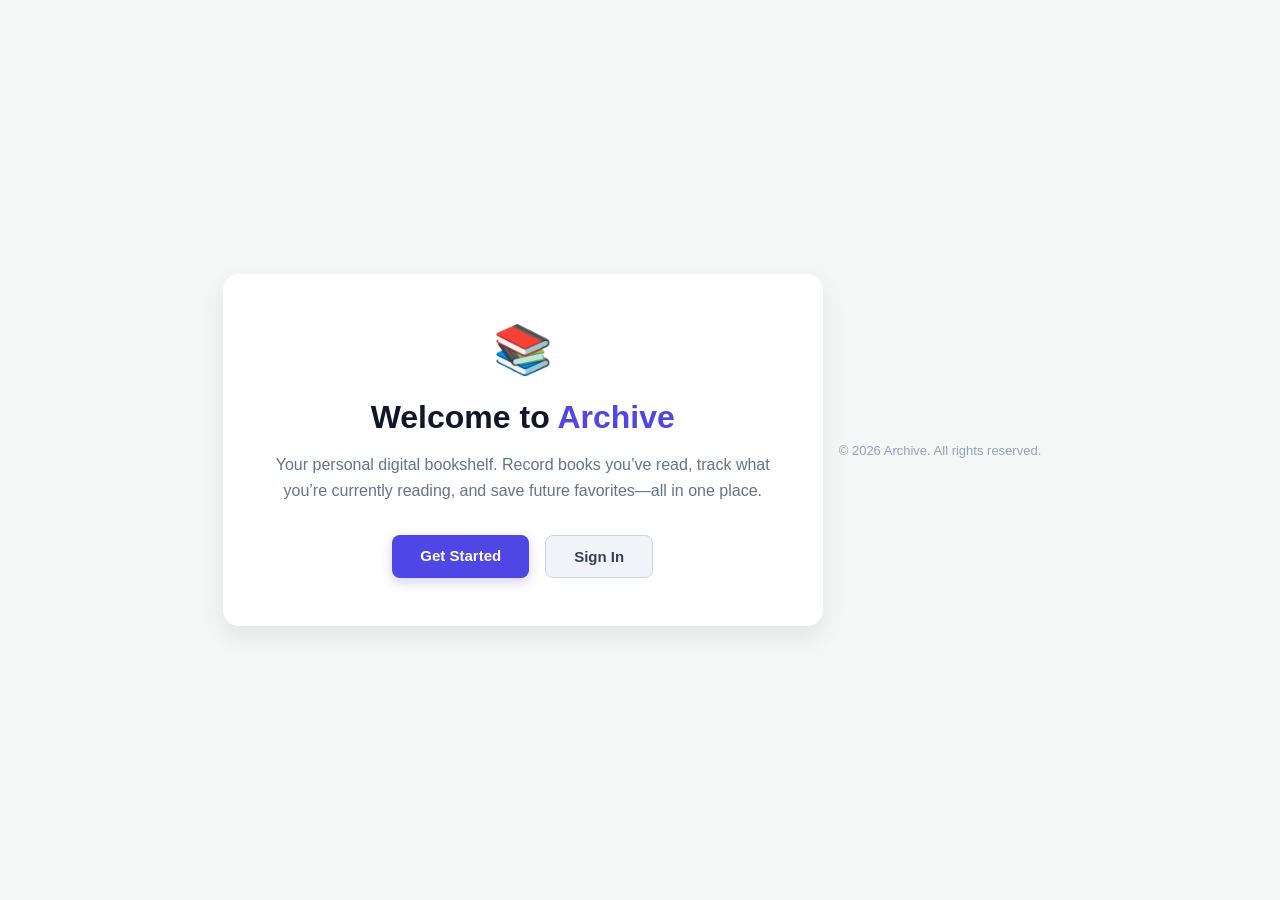
==== home.html @ 2841f649 "alot of stuff needs to be done" ====
<!DOCTYPE html>
<html lang="en">
<head>
    <meta charset="UTF-8">
    <meta name="viewport" content="width=device-width, initial-scale=1.0">
    <title>Archive - Track Your Reading Journey</title>
    <link rel="stylesheet" href="style.css">
</head>
<body>

    <main class="hero_container">
        <div class="hero_card">
            <div class="logo_badge">📚</div>
            
            <h1>Welcome to <span>Archive</span></h1>
            <p class="description">
                Your personal digital bookshelf. Record books you’ve read, track what you’re currently reading, and save future favorites—all in one place.
            </p>

            <div class="cta_group">
                <a id="sign_up" class="btn btn_primary" href="sign_up.html">Get Started</a>
                <a id="sign_in" class="btn btn_secondary" href="sign_in.html">Sign In</a>
            </div>
        </div>
    </main>

    <footer>
        <p>&copy; 2026 Archive. All rights reserved.</p>
    </footer>

</body>
</html>
---- style.css ----
body {
    font-family: 'Segoe UI', Tahoma, Geneva, Verdana, sans-serif;
    background-color: #f4f7f6;
    display: flex;
    justify-content: center;
    align-items: center;
    height: 100vh;
    margin: 0;
}

.top_left_brand {
    position: absolute;
    top: 24px;
    left: 32px;
}

.brand_logo {
    font-size: 28px;
    font-weight: 900;
    letter-spacing: 2px;
    color: #4f46e5; /* Primary brand color */
    text-decoration: none;
    text-transform: uppercase;
    transition: transform 0.2s ease, color 0.2s ease;
    display: inline-block;
}

.brand_logo:hover {
    color: #4338ca;
    transform: scale(1.03);
}

/* Container card styling */
.sign_up_container {
    background: #ffffff;
    padding: 30px 40px;
    border-radius: 10px;
    box-shadow: 0 4px 15px rgba(0, 0, 0, 0.1);
    width: 100%;
    max-width: 400px;
}

/* Form element spacing */
#form_sign_up label {
    font-size: 10px;
    font-weight: 600;
    color: #333333;
    display: inline-block;
    margin-bottom: 6px;
}

#form_sign_up input[type="text"] {
    width: 100%;
    padding: 10px 12px;
    margin-bottom: 20px;
    border: 1px solid #ccc;
    border-radius: 6px;
    font-size: 14px;
    box-sizing: border-box;
    transition: border-color 0.3s ease, box-shadow 0.3s ease;
}

/* Focus state for inputs */
#form_sign_up input[type="text"]:focus {
    border-color: #4f46e5;
    box-shadow: 0 0 5px rgba(79, 70, 229, 0.3);
    outline: none;
}

/* Submit button styling */
#form_sign_up input[type="submit"] {
    width: 100%;
    background-color: #4f46e5;
    color: white;
    padding: 12px;
    border: none;
    border-radius: 6px;
    font-size: 16px;
    font-weight: 600;
    cursor: pointer;
    transition: background-color 0.3s ease;
    margin-top: 24px;
}

/* Hover effect for the submit button */
#form_sign_up input[type="submit"]:hover {
    background-color: #4338ca;
}

.hero_container {
    flex: 1;
    display: flex;
    justify-content: center;
    align-items: center;
    width: 100%;
    max-width: 600px;
}

/* --- Card Box --- */
.hero_card {
    background: #ffffff;
    padding: 48px 36px;
    border-radius: 16px;
    box-shadow: 0 10px 25px rgba(0, 0, 0, 0.08);
    text-align: center;
    width: 100%;
}

.logo_badge {
    font-size: 48px;
    margin-bottom: 16px;
}

.hero_card h1 {
    font-size: 32px;
    font-weight: 700;
    color: #0f172a;
    margin-bottom: 12px;
}

.hero_card h1 span {
    color: #4f46e5; /* Primary accent color */
}

.description {
    font-size: 16px;
    line-height: 1.6;
    color: #64748b;
    margin-bottom: 32px;
}

/* --- Buttons --- */
.cta_group {
    display: flex;
    gap: 16px;
    justify-content: center;
    flex-wrap: wrap;
}

.btn {
    text-decoration: none;
    padding: 12px 28px;
    border-radius: 8px;
    font-weight: 600;
    font-size: 15px;
    transition: all 0.2s ease-in-out;
    display: inline-block;
}

/* Primary Button (Sign Up) */
.btn_primary {
    background-color: #4f46e5;
    color: #ffffff;
    box-shadow: 0 4px 12px rgba(79, 70, 229, 0.25);
}

.btn_primary:hover {
    background-color: #4338ca;
    transform: translateY(-2px);
    box-shadow: 0 6px 16px rgba(79, 70, 229, 0.35);
}

/* Secondary Button (Sign In) */
.btn_secondary {
    background-color: #f1f5f9;
    color: #334155;
    border: 1px solid #cbd5e1;
}

.btn_secondary:hover {
    background-color: #e2e8f0;
    color: #0f172a;
    transform: translateY(-2px);
}

/* --- Footer --- */
footer {
    text-align: center;
    padding: 16px;
    font-size: 13px;
    color: #94a3b8;
}
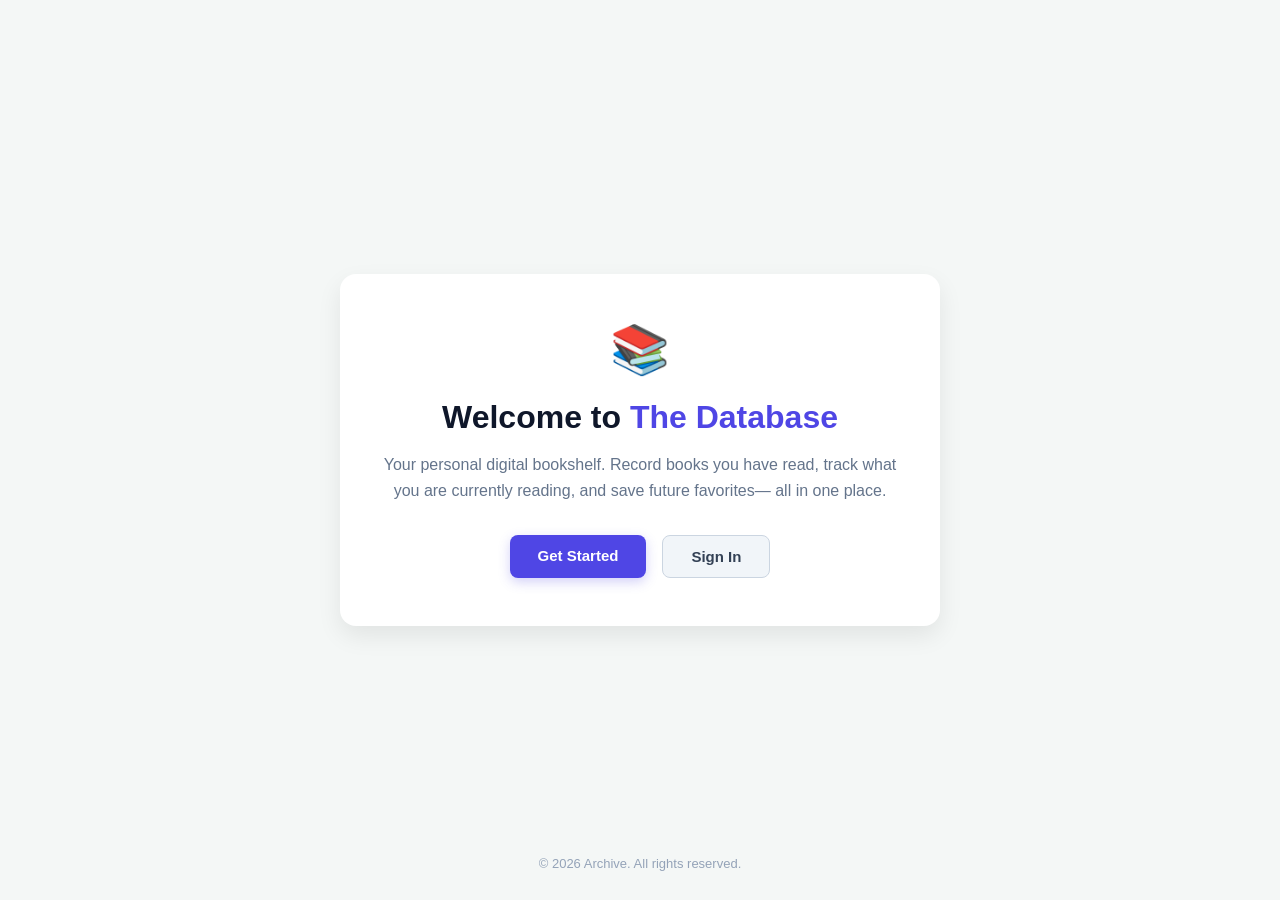
==== commit 9317fd94: "Updated CSS alignment" ====
--- a/home.html
+++ b/home.html
@@ -3,7 +3,7 @@
 <head>
     <meta charset="UTF-8">
     <meta name="viewport" content="width=device-width, initial-scale=1.0">
-    <title>Archive - Track Your Reading Journey</title>
+    <title>The Database - The best way to track your reads.</title>
     <link rel="stylesheet" href="style.css">
 </head>
 <body>
@@ -12,9 +12,9 @@
         <div class="hero_card">
             <div class="logo_badge">📚</div>
             
-            <h1>Welcome to <span>Archive</span></h1>
+            <h1>Welcome to <span>The Database</span></h1>
             <p class="description">
-                Your personal digital bookshelf. Record books you’ve read, track what you’re currently reading, and save future favorites—all in one place.
+                Your personal digital bookshelf. Record books you have read, track what you are currently reading, and save future favorites—  all in one place.
             </p>
 
             <div class="cta_group">
--- a/style.css
+++ b/style.css
@@ -42,11 +42,20 @@
 
 /* Form element spacing */
 #form_sign_up label {
+    box-sizing: border-box;
+    width: 100%;
+    padding: 10px 12px;
     font-size: 10px;
     font-weight: 600;
     color: #333333;
     display: inline-block;
     margin-bottom: 6px;
+}
+#form_sign_up input[type="password"] {
+    box-sizing: border-box;
+    width: 100%;
+    padding: 10px 12px;
+    border-radius: 5px;
 }
 
 #form_sign_up input[type="text"] {
@@ -179,4 +188,7 @@
     padding: 16px;
     font-size: 13px;
     color: #94a3b8;
-}+    position: fixed;
+    bottom: 0px;
+}
+
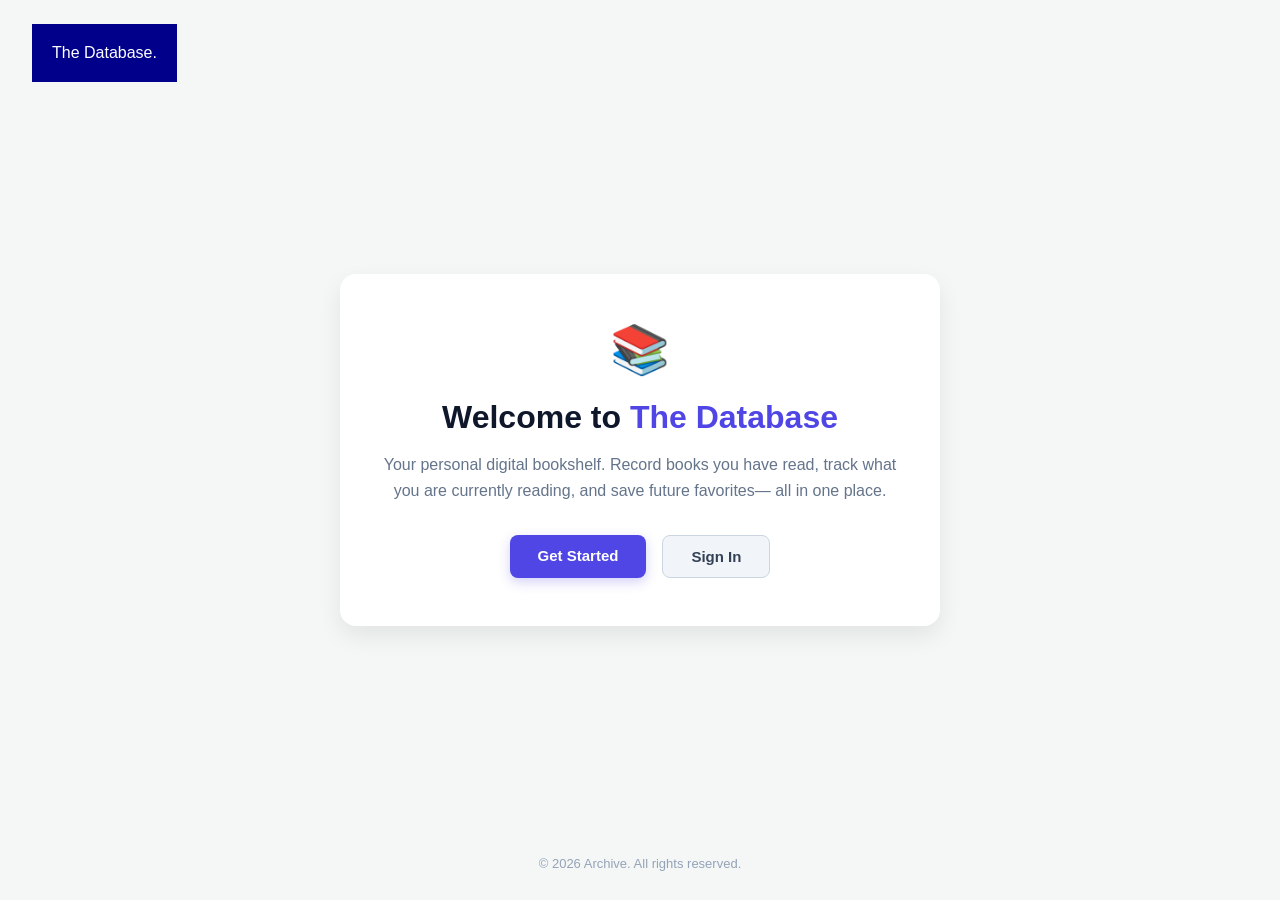
==== commit cfe65b89: "navbar" ====
--- a/home.html
+++ b/home.html
@@ -10,6 +10,7 @@
 
     <main class="hero_container">
         <div class="hero_card">
+            <div class ="navbar">The Database.                             </div>
             <div class="logo_badge">📚</div>
             
             <h1>Welcome to <span>The Database</span></h1>
--- a/style.css
+++ b/style.css
@@ -1,3 +1,18 @@
+.navbar {
+    font-family: 'Segoe UI', Tahoma, Geneva, Verdana, sans-serif;
+    position:absolute;
+    top: 24px;
+    left: 32px;
+    color: white;
+    background: darkblue;
+    display: inline-block;
+    padding: 20px;
+    border: 200px, thick;
+
+
+}
+
+
 body {
     font-family: 'Segoe UI', Tahoma, Geneva, Verdana, sans-serif;
     background-color: #f4f7f6;
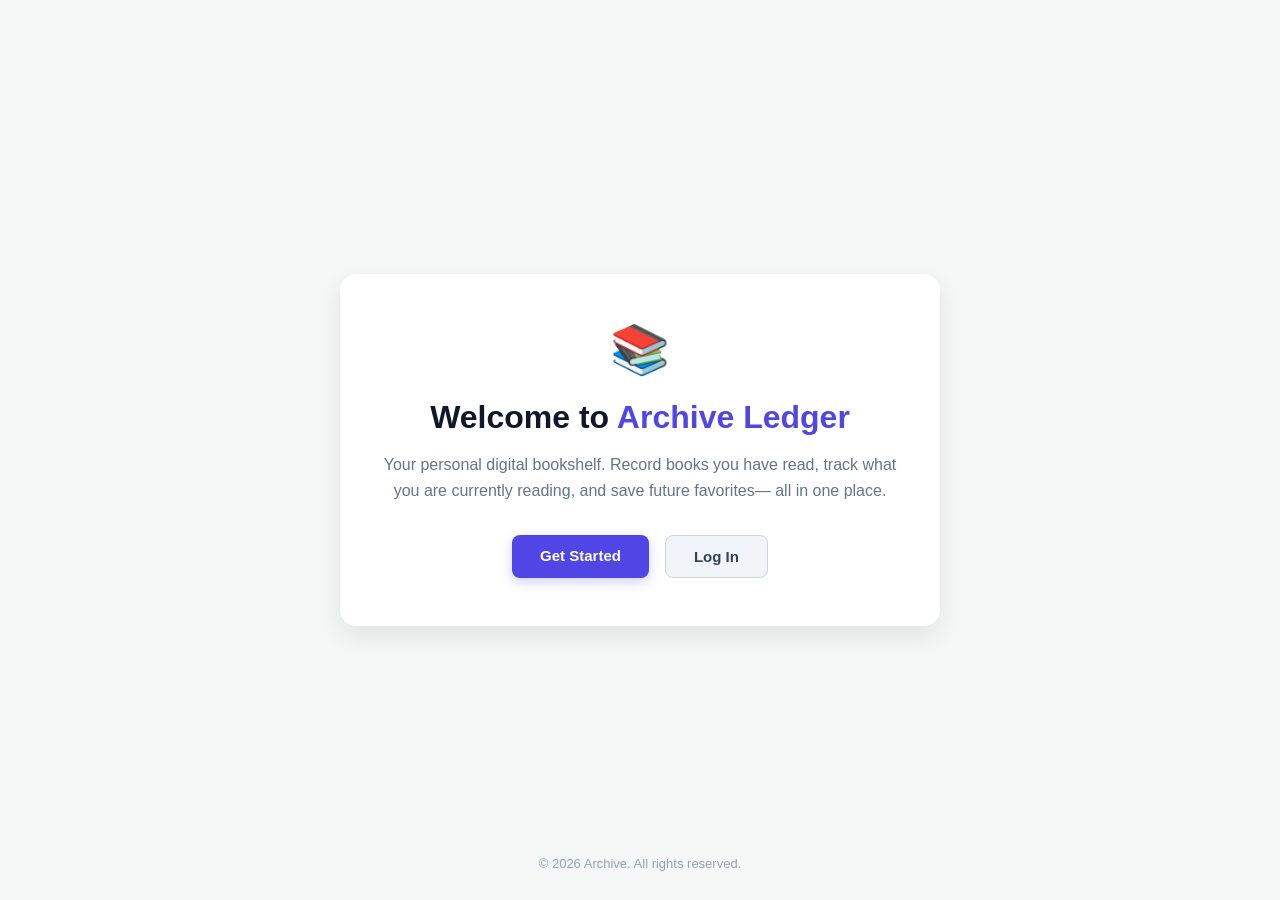
==== commit ac9c54e4: "added alot of new stuff cleaned up the code" ====
--- a/home.html
+++ b/home.html
@@ -10,17 +10,16 @@
 
     <main class="hero_container">
         <div class="hero_card">
-            <div class ="navbar">The Database.                             </div>
             <div class="logo_badge">📚</div>
             
-            <h1>Welcome to <span>The Database</span></h1>
+            <h1>Welcome to <span>Archive Ledger</span></h1>
             <p class="description">
                 Your personal digital bookshelf. Record books you have read, track what you are currently reading, and save future favorites—  all in one place.
             </p>
 
             <div class="cta_group">
                 <a id="sign_up" class="btn btn_primary" href="sign_up.html">Get Started</a>
-                <a id="sign_in" class="btn btn_secondary" href="sign_in.html">Sign In</a>
+                <a id="sign_in" class="btn btn_secondary" href="log_in.html">Log In</a>
             </div>
         </div>
     </main>
